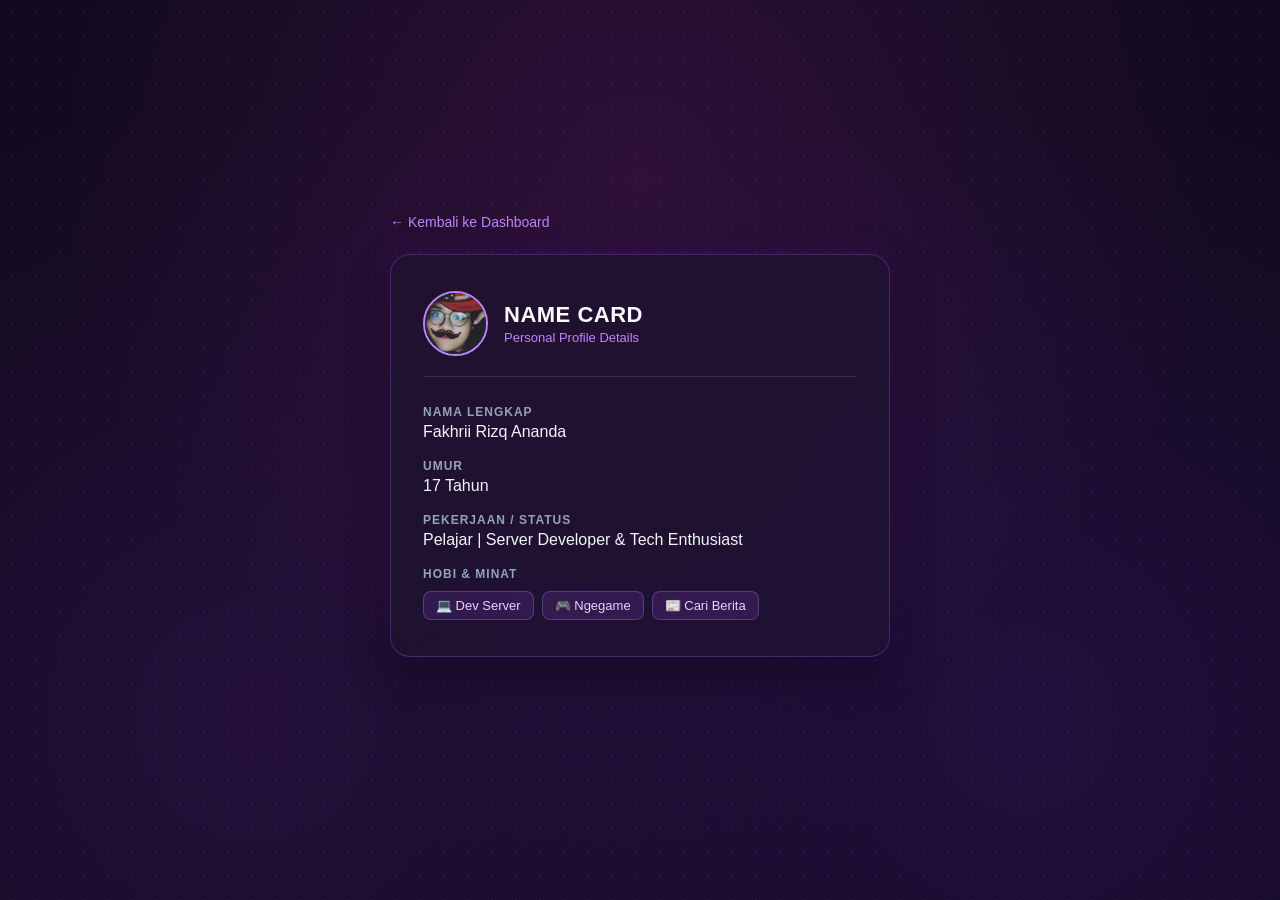
==== halaman3.html @ 93021c90 "Add files via upload" ====
<!DOCTYPE html>
<html lang="id">
<head>
    <meta charset="UTF-8">
    <meta name="viewport" content="width=device-width, initial-scale=1.0">
    <title>Personally Pari - Name Card</title>
    <style>
        * {
            margin: 0;
            padding: 0;
            box-sizing: border-box;
        }

        body {
            background-color: #120b1f;
            background-image: 
                radial-gradient(circle at 50% 20%, rgba(112, 26, 117, 0.3) 0%, transparent 60%),
                radial-gradient(circle at 80% 80%, rgba(76, 29, 149, 0.25) 0%, transparent 50%),
                radial-gradient(circle at 20% 80%, rgba(88, 28, 135, 0.25) 0%, transparent 50%);
            font-family: 'Segoe UI', Tahoma, Geneva, Verdana, sans-serif;
            color: #ffffff;
            min-height: 100vh;
            display: flex;
            flex-direction: column;
            align-items: center;
            justify-content: center;
            padding: 30px 20px;
            position: relative;
            overflow-x: hidden;
        }

        /* Background Motif Halus */
        body::before {
            content: "";
            position: absolute;
            top: 0;
            left: 0;
            width: 100%;
            height: 100%;
            background-image: radial-gradient(rgba(168, 85, 247, 0.1) 1px, transparent 1px);
            background-size: 24px 24px;
            pointer-events: none;
            z-index: 0;
        }

        .container {
            width: 100%;
            max-width: 500px;
            z-index: 2;
        }

        /* Tombol Kembali */
        .back-btn {
            display: inline-flex;
            align-items: center;
            gap: 8px;
            color: #c084fc;
            text-decoration: none;
            font-size: 14px;
            font-weight: 500;
            margin-bottom: 24px;
            transition: transform 0.2s ease, color 0.2s ease;
        }

        .back-btn:hover {
            color: #e9d5ff;
            transform: translateX(-4px);
        }

        /* DESAIN KARTU NAMA */
        .profile-card {
            background: rgba(30, 19, 48, 0.7);
            border: 1px solid rgba(168, 85, 247, 0.3);
            border-radius: 20px;
            padding: 36px 32px;
            backdrop-filter: blur(12px);
            box-shadow: 0 16px 40px rgba(0, 0, 0, 0.4), 0 0 30px rgba(147, 51, 234, 0.15);
            position: relative;
        }

        .card-header {
            display: flex;
            align-items: center;
            gap: 16px;
            margin-bottom: 28px;
            padding-bottom: 20px;
            border-bottom: 1px solid rgba(255, 255, 255, 0.1);
        }

        /* CONTAINER FOTO PROFIL */
        .avatar-box {
            width: 65px;
            height: 65px;
            border: 2px solid #c084fc;
            border-radius: 50%;
            overflow: hidden;
            display: flex;
            align-items: center;
            justify-content: center;
            background: #2e1065;
            flex-shrink: 0;
        }

        .avatar-box img {
            width: 100%;
            height: 100%;
            object-fit: cover;
        }

        .header-title h1 {
            font-size: 22px;
            font-weight: 700;
            color: #f8fafc;
            letter-spacing: 0.5px;
        }

        .header-title p {
            font-size: 13px;
            color: #c084fc;
            margin-top: 2px;
        }

        /* DETAIL BIODATA */
        .info-group {
            display: flex;
            flex-direction: column;
            gap: 18px;
        }

        .info-item {
            display: flex;
            flex-direction: column;
            gap: 4px;
        }

        .info-label {
            font-size: 12px;
            text-transform: uppercase;
            letter-spacing: 1px;
            color: #94a3b8;
            font-weight: 600;
        }

        .info-value {
            font-size: 16px;
            color: #f1f5f9;
            font-weight: 500;
        }

        .hobby-tags {
            display: flex;
            flex-wrap: wrap;
            gap: 8px;
            margin-top: 6px;
        }

        .tag {
            background: rgba(168, 85, 247, 0.15);
            border: 1px solid rgba(192, 132, 252, 0.3);
            color: #e9d5ff;
            padding: 6px 12px;
            border-radius: 8px;
            font-size: 13px;
            font-weight: 500;
        }

        footer {
            margin-top: 30px;
            text-align: center;
            font-size: 13px;
            color: #64748b;
            z-index: 2;
        }

        footer span {
            color: #cbd5e1;
            text-decoration: underline;
        }
    </style>
</head>
<body>

    <div class="container">
        <!-- Tombol Kembali -->
        <a href="halaman2.html" class="back-btn">&larr; Kembali ke Dashboard</a>

        <!-- Kartu Nama Profil -->
        <div class="profile-card">
            <div class="card-header">
                <div class="avatar-box">
                    <!-- Deteksi otomatis nama file profile.jpeg maupun profile.jpeg.jpeg -->
                    <img src="assets/profile.jpeg" alt="Foto Profil Pari" onerror="this.onerror=null; this.src='assets/profile.jpeg.jpeg';">
                </div>
                <div class="header-title">
                    <h1>NAME CARD</h1>
                    <p>Personal Profile Details</p>
                </div>
            </div>

            <div class="info-group">
                <!-- NAMA -->
                <div class="info-item">
                    <span class="info-label">Nama Lengkap</span>
                    <span class="info-value">Fakhrii Rizq Ananda</span>
                </div>

                <!-- UMUR -->
                <div class="info-item">
                    <span class="info-label">Umur</span>
                    <span class="info-value">17 Tahun</span>
                </div>

                <!-- PEKERJAAN -->
                <div class="info-item">
                    <span class="info-label">Pekerjaan / Status</span>
                    <span class="info-value">Pelajar | Server Developer & Tech Enthusiast</span>
                </div>

                <!-- HOBI -->
                <div class="info-item">
                    <span class="info-label">Hobi & Minat</span>
                    <div class="hobby-tags">
                        <span class="tag">💻 Dev Server</span>
                        <span class="tag">🎮 Ngegame</span>
                        <span class="tag">📰 Cari Berita</span>
                    </div>
                </div>
            </div>
        </div>
    </div>

    <footer>
    
    </footer>

</body>
</html>
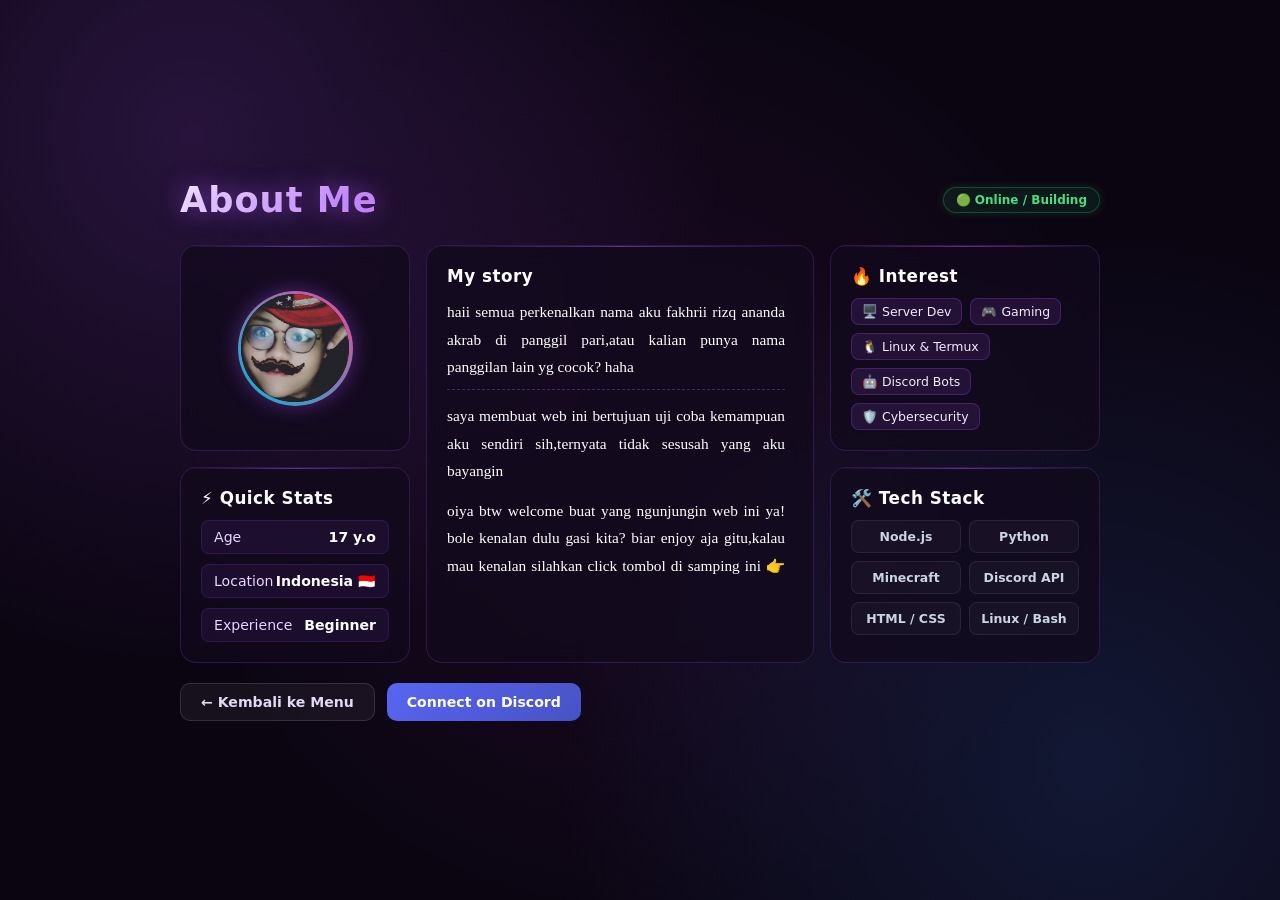
==== commit 35240c85: "Add files via upload" ====
--- a/halaman3.html
+++ b/halaman3.html
@@ -1,237 +1,626 @@
 <!DOCTYPE html>
 <html lang="id">
 <head>
-    <meta charset="UTF-8">
-    <meta name="viewport" content="width=device-width, initial-scale=1.0">
-    <title>Personally Pari - Name Card</title>
-    <style>
-        * {
-            margin: 0;
-            padding: 0;
-            box-sizing: border-box;
-        }
-
-        body {
-            background-color: #120b1f;
-            background-image: 
-                radial-gradient(circle at 50% 20%, rgba(112, 26, 117, 0.3) 0%, transparent 60%),
-                radial-gradient(circle at 80% 80%, rgba(76, 29, 149, 0.25) 0%, transparent 50%),
-                radial-gradient(circle at 20% 80%, rgba(88, 28, 135, 0.25) 0%, transparent 50%);
-            font-family: 'Segoe UI', Tahoma, Geneva, Verdana, sans-serif;
-            color: #ffffff;
-            min-height: 100vh;
-            display: flex;
-            flex-direction: column;
-            align-items: center;
-            justify-content: center;
-            padding: 30px 20px;
-            position: relative;
-            overflow-x: hidden;
-        }
-
-        /* Background Motif Halus */
-        body::before {
-            content: "";
-            position: absolute;
-            top: 0;
-            left: 0;
-            width: 100%;
-            height: 100%;
-            background-image: radial-gradient(rgba(168, 85, 247, 0.1) 1px, transparent 1px);
-            background-size: 24px 24px;
-            pointer-events: none;
-            z-index: 0;
-        }
-
-        .container {
-            width: 100%;
-            max-width: 500px;
-            z-index: 2;
-        }
-
-        /* Tombol Kembali */
-        .back-btn {
-            display: inline-flex;
-            align-items: center;
-            gap: 8px;
-            color: #c084fc;
-            text-decoration: none;
-            font-size: 14px;
-            font-weight: 500;
-            margin-bottom: 24px;
-            transition: transform 0.2s ease, color 0.2s ease;
-        }
-
-        .back-btn:hover {
-            color: #e9d5ff;
-            transform: translateX(-4px);
-        }
-
-        /* DESAIN KARTU NAMA */
-        .profile-card {
-            background: rgba(30, 19, 48, 0.7);
-            border: 1px solid rgba(168, 85, 247, 0.3);
-            border-radius: 20px;
-            padding: 36px 32px;
-            backdrop-filter: blur(12px);
-            box-shadow: 0 16px 40px rgba(0, 0, 0, 0.4), 0 0 30px rgba(147, 51, 234, 0.15);
-            position: relative;
-        }
-
-        .card-header {
-            display: flex;
-            align-items: center;
-            gap: 16px;
-            margin-bottom: 28px;
-            padding-bottom: 20px;
-            border-bottom: 1px solid rgba(255, 255, 255, 0.1);
-        }
-
-        /* CONTAINER FOTO PROFIL */
-        .avatar-box {
-            width: 65px;
-            height: 65px;
-            border: 2px solid #c084fc;
-            border-radius: 50%;
-            overflow: hidden;
-            display: flex;
-            align-items: center;
-            justify-content: center;
-            background: #2e1065;
-            flex-shrink: 0;
-        }
-
-        .avatar-box img {
-            width: 100%;
-            height: 100%;
-            object-fit: cover;
-        }
-
-        .header-title h1 {
-            font-size: 22px;
-            font-weight: 700;
-            color: #f8fafc;
-            letter-spacing: 0.5px;
-        }
-
-        .header-title p {
-            font-size: 13px;
-            color: #c084fc;
-            margin-top: 2px;
-        }
-
-        /* DETAIL BIODATA */
-        .info-group {
-            display: flex;
-            flex-direction: column;
-            gap: 18px;
-        }
-
-        .info-item {
-            display: flex;
-            flex-direction: column;
-            gap: 4px;
-        }
-
-        .info-label {
-            font-size: 12px;
-            text-transform: uppercase;
-            letter-spacing: 1px;
-            color: #94a3b8;
-            font-weight: 600;
-        }
-
-        .info-value {
-            font-size: 16px;
-            color: #f1f5f9;
-            font-weight: 500;
-        }
-
-        .hobby-tags {
-            display: flex;
-            flex-wrap: wrap;
-            gap: 8px;
-            margin-top: 6px;
-        }
-
-        .tag {
-            background: rgba(168, 85, 247, 0.15);
-            border: 1px solid rgba(192, 132, 252, 0.3);
-            color: #e9d5ff;
-            padding: 6px 12px;
-            border-radius: 8px;
-            font-size: 13px;
-            font-weight: 500;
-        }
-
-        footer {
-            margin-top: 30px;
-            text-align: center;
-            font-size: 13px;
-            color: #64748b;
-            z-index: 2;
-        }
-
-        footer span {
-            color: #cbd5e1;
-            text-decoration: underline;
-        }
-    </style>
+  <meta charset="UTF-8">
+  <meta name="viewport" content="width=device-width, initial-scale=1.0">
+  <title>About Me — Pari</title>
+  
+  <style>
+    /* --- CYBERPUNK BENTO + FORMAL SPEECH THEME --- */
+    * {
+      margin: 0;
+      padding: 0;
+      box-sizing: border-box;
+    }
+
+    body {
+      background-color: #0b0512 !important;
+      /* Dynamic Cyber Glow Background */
+      background-image: 
+        radial-gradient(circle at 15% 15%, rgba(168, 85, 247, 0.18) 0%, transparent 40%),
+        radial-gradient(circle at 85% 85%, rgba(59, 130, 246, 0.15) 0%, transparent 40%),
+        radial-gradient(circle at 50% 50%, rgba(217, 70, 239, 0.08) 0%, transparent 60%);
+      background-attachment: fixed;
+      color: #e2d9f3;
+      font-family: 'Segoe UI', system-ui, -apple-system, sans-serif;
+      min-height: 100vh;
+      display: flex;
+      justify-content: center;
+      align-items: center;
+      padding: 30px 15px;
+    }
+
+    .wrapper {
+      max-width: 920px;
+      width: 100%;
+    }
+
+    .header {
+      margin-bottom: 25px;
+      display: flex;
+      align-items: center;
+      justify-content: space-between;
+    }
+
+    .title-glow {
+      font-size: 2.2rem;
+      font-weight: 800;
+      letter-spacing: 1px;
+      background: linear-gradient(135deg, #ffffff 0%, #d8b4fe 50%, #c084fc 100%);
+      -webkit-background-clip: text;
+      -webkit-text-fill-color: transparent;
+      text-shadow: 0 0 25px rgba(168, 85, 247, 0.6);
+    }
+
+    .status-tag {
+      font-size: 0.75rem;
+      font-weight: 600;
+      padding: 5px 12px;
+      border-radius: 20px;
+      background: rgba(34, 197, 94, 0.1);
+      color: #4ade80;
+      border: 1px solid rgba(34, 197, 94, 0.3);
+      box-shadow: 0 0 10px rgba(34, 197, 94, 0.2);
+    }
+
+    /* BENTO GRID LAYOUT */
+    .bento-container {
+      display: grid;
+      grid-template-columns: 230px 1fr 270px;
+      gap: 16px;
+    }
+
+    .card {
+      background: rgba(18, 10, 28, 0.75);
+      backdrop-filter: blur(12px);
+      -webkit-backdrop-filter: blur(12px);
+      border: 1px solid rgba(168, 85, 247, 0.2);
+      border-radius: 16px;
+      padding: 20px;
+      position: relative;
+      overflow: hidden;
+      transition: all 0.3s cubic-bezier(0.4, 0, 0.2, 1);
+    }
+
+    .card::before {
+      content: '';
+      position: absolute;
+      top: 0;
+      left: 0;
+      right: 0;
+      height: 1px;
+      background: linear-gradient(90deg, transparent, rgba(168, 85, 247, 0.5), transparent);
+    }
+
+    .card:hover {
+      transform: translateY(-4px);
+      border-color: rgba(168, 85, 247, 0.5);
+      box-shadow: 0 10px 30px -10px rgba(168, 85, 247, 0.3);
+    }
+
+    .card h2, .card h3 {
+      color: #ffffff;
+      font-size: 1.05rem;
+      font-weight: 700;
+      margin-bottom: 12px;
+      letter-spacing: 0.5px;
+      display: flex;
+      align-items: center;
+      gap: 8px;
+    }
+
+    .card-profile {
+      grid-column: 1;
+      grid-row: 1;
+      display: flex;
+      justify-content: center;
+      align-items: center;
+      padding: 28px 10px;
+    }
+
+    .card-stats {
+      grid-column: 1;
+      grid-row: 2;
+    }
+
+    .card-story {
+      grid-column: 2;
+      grid-row: 1 / span 2;
+    }
+
+    .card-interest {
+      grid-column: 3;
+      grid-row: 1;
+    }
+
+    .card-stack {
+      grid-column: 3;
+      grid-row: 2;
+    }
+
+    /* ROTATING LED AVATAR WITH GAMING NEON */
+    .avatar-led {
+      position: relative;
+      width: 115px;
+      height: 115px;
+      border-radius: 50%;
+      padding: 3.5px;
+      background: linear-gradient(45deg, #a855f7, #06b6d4, #ec4899, #a855f7);
+      background-size: 300% 300%;
+      animation: spin-glow 4s ease infinite;
+      box-shadow: 0 0 20px rgba(168, 85, 247, 0.4);
+    }
+
+    .avatar-img {
+      width: 100%;
+      height: 100%;
+      border-radius: 50%;
+      object-fit: cover;
+      background-color: #0b0512;
+      display: block;
+    }
+
+    @keyframes spin-glow {
+      0% { background-position: 0% 50%; }
+      50% { background-position: 100% 50%; }
+      100% { background-position: 0% 50%; }
+    }
+
+    /* QUICK STATS GAMING LIST */
+    .stats-list {
+      list-style: none;
+      display: flex;
+      flex-direction: column;
+      gap: 10px;
+    }
+
+    .stats-list li {
+      font-size: 0.88rem;
+      background: rgba(168, 85, 247, 0.08);
+      border: 1px solid rgba(168, 85, 247, 0.15);
+      padding: 8px 12px;
+      border-radius: 8px;
+      display: flex;
+      align-items: center;
+      justify-content: space-between;
+      color: #e9d5ff;
+    }
+
+    .stats-list li span {
+      font-weight: 600;
+      color: #ffffff;
+    }
+
+    /* --- STYLE KHUSUS TEKS PIDATO FORMAL DENGAN SCROLLBAR --- */
+    .speech-box {
+      font-family: 'Georgia', 'Times New Roman', Times, serif;
+      font-size: 0.96rem;
+      line-height: 1.8;
+      color: #ffffff;
+      text-align: justify;
+
+      max-height: 280px;
+      overflow-y: auto;
+      padding-right: 8px;
+    }
+
+    .speech-box::-webkit-scrollbar {
+      width: 6px;
+    }
+    .speech-box::-webkit-scrollbar-track {
+      background: rgba(18, 10, 28, 0.5);
+      border-radius: 4px;
+    }
+    .speech-box::-webkit-scrollbar-thumb {
+      background: rgba(168, 85, 247, 0.4);
+      border-radius: 4px;
+    }
+    .speech-box::-webkit-scrollbar-thumb:hover {
+      background: rgba(168, 85, 247, 0.8);
+    }
+
+    .speech-salam {
+      color: #ffffff;
+      border-bottom: 1px dashed rgba(168, 85, 247, 0.35);
+      padding-bottom: 8px;
+      margin-bottom: 12px;
+    }
+
+    .speech-body {
+      color: #ffffff;
+      margin-bottom: 12px;
+    }
+
+    /* TOMBOL INLINE */
+    .btn-kenalan-inline {
+      display: inline-flex;
+      align-items: center;
+      margin-left: 6px;
+      padding: 3px 10px;
+      background: linear-gradient(135deg, #a855f7 0%, #7c3aed 100%);
+      color: #ffffff;
+      font-family: 'Segoe UI', system-ui, sans-serif;
+      font-size: 0.8rem;
+      font-weight: 600;
+      border: none;
+      border-radius: 6px;
+      cursor: pointer;
+      vertical-align: middle;
+      box-shadow: 0 0 10px rgba(168, 85, 247, 0.4);
+      transition: all 0.2s ease;
+    }
+    .btn-kenalan-inline:hover { transform: scale(1.05); }
+
+    .btn-mantan-inline {
+      display: inline-flex;
+      align-items: center;
+      margin-left: 6px;
+      padding: 3px 10px;
+      background: linear-gradient(135deg, #ec4899 0%, #a855f7 100%);
+      color: #ffffff;
+      font-family: 'Segoe UI', system-ui, sans-serif;
+      font-size: 0.8rem;
+      font-weight: 600;
+      border: none;
+      border-radius: 6px;
+      cursor: pointer;
+      vertical-align: middle;
+      box-shadow: 0 0 10px rgba(236, 72, 153, 0.4);
+      transition: all 0.2s ease;
+    }
+    .btn-mantan-inline:hover { transform: scale(1.05); }
+
+    /* NEON BADGES & TECH STACK */
+    .badge-group { display: flex; flex-wrap: wrap; gap: 8px; }
+    .badge {
+      font-size: 0.78rem; font-weight: 500;
+      background: rgba(168, 85, 247, 0.12);
+      border: 1px solid rgba(168, 85, 247, 0.25);
+      padding: 5px 10px; border-radius: 8px; color: #f3e8ff;
+    }
+    .stack-grid { display: grid; grid-template-columns: repeat(2, 1fr); gap: 8px; }
+    .stack-item {
+      background: rgba(255, 255, 255, 0.03);
+      border: 1px solid rgba(255, 255, 255, 0.08);
+      padding: 8px 10px; border-radius: 8px; text-align: center;
+      font-size: 0.78rem; font-weight: 600; color: #cbd5e1;
+    }
+
+    .cta-wrapper { margin-top: 20px; display: flex; gap: 12px; }
+    .btn-back, .btn-discord {
+      padding: 10px 20px; border-radius: 10px; text-decoration: none;
+      font-size: 0.88rem; font-weight: 600; display: inline-flex; align-items: center; gap: 8px;
+    }
+    .btn-back { background: rgba(255, 255, 255, 0.05); color: #e2d9f3; border: 1px solid rgba(255, 255, 255, 0.12); }
+    .btn-discord { background: linear-gradient(135deg, #5865f2 0%, #4752c4 100%); color: #ffffff; }
+
+    /* MODAL UMUM */
+    .modal-overlay {
+      position: fixed; top: 0; left: 0; width: 100%; height: 100%;
+      background: rgba(11, 5, 18, 0.85); backdrop-filter: blur(8px);
+      display: none; justify-content: center; align-items: center; z-index: 999;
+    }
+    .modal-content {
+      background: #190e26; border: 1px solid rgba(168, 85, 247, 0.4);
+      border-radius: 16px; padding: 25px; max-width: 420px; width: 90%;
+    }
+    .modal-header { font-size: 1.1rem; font-weight: 700; color: #fff; margin-bottom: 15px; display: flex; justify-content: space-between; align-items: center; }
+    .close-btn { background: none; border: none; color: #a855f7; font-size: 1.4rem; cursor: pointer; }
+
+    /* --- EFEK KHUSUS MODAL ROMANCE (FOTO BERGELANTUNG, BURUNG, & LOVE) --- */
+    .modal-content-romance {
+      background: #180922;
+      border: 2px solid rgba(236, 72, 153, 0.5);
+      border-radius: 20px;
+      padding: 30px 20px 20px 20px;
+      max-width: 450px;
+      width: 90%;
+      text-align: center;
+      box-shadow: 0 0 40px rgba(236, 72, 153, 0.4);
+      position: relative;
+      overflow: hidden;
+    }
+
+    /* Tali Gantung di Atas Kotak */
+    .hanging-rope-container {
+      position: absolute;
+      top: 0;
+      left: 0;
+      width: 100%;
+      height: 80px;
+      display: flex;
+      justify-content: space-around;
+      pointer-events: none;
+    }
+    .rope {
+      width: 2px;
+      height: 45px;
+      background: rgba(255, 255, 255, 0.4);
+      position: relative;
+    }
+
+    /* Foto Bergelantung */
+    .hanging-photos-wrapper {
+      display: flex;
+      justify-content: center;
+      gap: 15px;
+      margin-top: 35px;
+      margin-bottom: 20px;
+      position: relative;
+      z-index: 2;
+    }
+    .hanging-photo-card {
+      width: 90px;
+      height: 110px;
+      background: #fff;
+      padding: 6px 6px 20px 6px;
+      border-radius: 4px;
+      box-shadow: 0 8px 20px rgba(0,0,0,0.5);
+      transform-origin: top center;
+      animation: swing 3s ease-in-out infinite alternate;
+    }
+    .hanging-photo-card:nth-child(2) { animation-delay: 1s; }
+    .hanging-photo-card:nth-child(3) { animation-delay: 0.5s; }
+
+    @keyframes swing {
+      0% { transform: rotate(3deg); }
+      100% { transform: rotate(-3deg); }
+    }
+
+    .hanging-photo-card img {
+      width: 100%;
+      height: 100%;
+      object-fit: cover;
+    }
+
+    /* Efek Burung Terbang ke Kiri */
+    .flying-bird {
+      position: absolute;
+      top: 30px;
+      right: -50px;
+      font-size: 1.5rem;
+      animation: flyLeft 6s linear infinite;
+      z-index: 5;
+      opacity: 0.7;
+    }
+    @keyframes flyLeft {
+      0% { transform: translateX(0) translateY(0); right: -50px; }
+      50% { transform: translateX(-250px) translateY(-10px); }
+      100% { transform: translateX(-500px) translateY(0); right: 100%; }
+    }
+
+    /* Efek Love Terbang dari Bawah ke Atas */
+    .floating-love {
+      position: absolute;
+      bottom: -20px;
+      color: #ec4899;
+      font-size: 1.2rem;
+      animation: floatUp 4s ease-in infinite;
+      z-index: 1;
+      opacity: 0.8;
+    }
+    @keyframes floatUp {
+      0% { transform: translateY(0) scale(0.6); opacity: 0; }
+      50% { opacity: 1; }
+      100% { transform: translateY(-350px) scale(1.3); opacity: 0; }
+    }
+
+    .form-group { margin-bottom: 12px; }
+    .form-group label { display: block; font-size: 0.82rem; color: #d8b4fe; margin-bottom: 5px; }
+    .form-group input, .form-group textarea, .form-group select {
+      width: 100%; padding: 10px; background: rgba(255, 255, 255, 0.05);
+      border: 1px solid rgba(168, 85, 247, 0.3); border-radius: 8px; color: #fff; font-size: 0.9rem; outline: none;
+    }
+    .btn-submit {
+      width: 100%; padding: 10px; background: linear-gradient(135deg, #a855f7 0%, #3b82f6 100%);
+      color: #fff; font-weight: 700; border: none; border-radius: 8px; cursor: pointer; margin-top: 10px;
+    }
+
+    @media (max-width: 768px) {
+      .bento-container { grid-template-columns: 1fr; }
+      .card-story, .card-interest, .card-stack { grid-column: 1; grid-row: auto; }
+    }
+  </style>
 </head>
 <body>
 
-    <div class="container">
-        <!-- Tombol Kembali -->
-        <a href="halaman2.html" class="back-btn">&larr; Kembali ke Dashboard</a>
-
-        <!-- Kartu Nama Profil -->
-        <div class="profile-card">
-            <div class="card-header">
-                <div class="avatar-box">
-                    <!-- Deteksi otomatis nama file profile.jpeg maupun profile.jpeg.jpeg -->
-                    <img src="assets/profile.jpeg" alt="Foto Profil Pari" onerror="this.onerror=null; this.src='assets/profile.jpeg.jpeg';">
-                </div>
-                <div class="header-title">
-                    <h1>NAME CARD</h1>
-                    <p>Personal Profile Details</p>
-                </div>
-            </div>
-
-            <div class="info-group">
-                <!-- NAMA -->
-                <div class="info-item">
-                    <span class="info-label">Nama Lengkap</span>
-                    <span class="info-value">Fakhrii Rizq Ananda</span>
-                </div>
-
-                <!-- UMUR -->
-                <div class="info-item">
-                    <span class="info-label">Umur</span>
-                    <span class="info-value">17 Tahun</span>
-                </div>
-
-                <!-- PEKERJAAN -->
-                <div class="info-item">
-                    <span class="info-label">Pekerjaan / Status</span>
-                    <span class="info-value">Pelajar | Server Developer & Tech Enthusiast</span>
-                </div>
-
-                <!-- HOBI -->
-                <div class="info-item">
-                    <span class="info-label">Hobi & Minat</span>
-                    <div class="hobby-tags">
-                        <span class="tag">💻 Dev Server</span>
-                        <span class="tag">🎮 Ngegame</span>
-                        <span class="tag">📰 Cari Berita</span>
-                    </div>
-                </div>
-            </div>
+  <main class="wrapper">
+    
+    <header class="header">
+      <h1 class="title-glow">About Me</h1>
+      <span class="status-tag">🟢 Online / Building</span>
+    </header>
+
+    <div class="bento-container">
+
+      <!-- 1. Profile Avatar -->
+      <div class="card card-profile">
+        <div class="avatar-led">
+          <img src="assets/profile.jpeg.jpeg" alt="Pari Avatar" class="avatar-img">
         </div>
+      </div>
+
+      <!-- 2. Quick Stats -->
+      <div class="card card-stats">
+        <h3>⚡ Quick Stats</h3>
+        <ul class="stats-list">
+          <li>Age <span>17 y.o</span></li>
+          <li>Location <span>Indonesia 🇮🇩</span></li>
+          <li>Experience <span>Beginner</span></li>
+        </ul>
+      </div>
+
+      <!-- 3. My Story -->
+      <div class="card card-story">
+        <h2>My story</h2>
+        <div class="speech-box">
+          <p class="speech-salam">
+            haii semua perkenalkan nama aku fakhrii rizq ananda akrab di panggil pari,atau kalian punya nama panggilan lain yg cocok? haha
+          </p>
+          <p class="speech-body">
+            saya membuat web ini bertujuan uji coba kemampuan aku sendiri sih,ternyata tidak sesusah yang aku bayangin
+          </p>
+          <p class="speech-body">
+            oiya btw welcome buat yang ngunjungin web ini ya! bole kenalan dulu gasi kita? biar enjoy aja gitu,kalau mau kenalan silahkan click tombol di samping ini 👉
+            <button class="btn-kenalan-inline" onclick="openForm()">✨ Boleh, Kenalan Yuk!</button>
+          </p>
+          <p class="speech-body">
+            oiya ngomong2 selain hobi aku coding kya membuat projects seperti saat ini,aku jg suka ngegame loh,yakali aku coding terus bisa gila dong haha..
+          </p>
+          <p class="speech-body">"main game apa aja pari?"</p>
+          <p class="speech-body">
+            banyak sih,tapi untuk sekarang aku lg excited sma game dark souls 3 sumpah ini game sbnrnya nyebelin tapi candu guys ga boong aku,selain dark souls 3 sih ada roblox,tapi aku roblox jarang,aku hnya mau main roblox ketika di ajak mantan ku aja sih,ANJAY MANTAN LOL,tpi serius guys aku punya mantan,GATAU KENAPA SUSAH BGT DI LUPAIN,mau ku jelasin ga ciri ciri dia? dan kenapa aku susah bgt buat lepasin/lupain?
+          </p>
+          <p class="speech-body">
+            ya pikir aja gasi guys,kalau kalian punya cwe cakep bgt kaya gini 
+            <button class="btn-mantan-inline" onclick="openRomanceModal()">✨ photo card </button>
+          </p>
+          <p class="speech-body">
+            CAKEP KAN GUYSjadi ya pikir aja cara mup on nya wkwk,dia jg slah stu tempat sgla cerita aku guys,karna ya seblm nya aku cmn bisa curhat di catatan aja si,tapi setelah ada dia lebih oke aja
+          </p>
+        </div>
+      </div>
+
+      <!-- 4. Interest -->
+      <div class="card card-interest">
+        <h3>🔥 Interest</h3>
+        <div class="badge-group">
+          <span class="badge">🖥️ Server Dev</span>
+          <span class="badge">🎮 Gaming</span>
+          <span class="badge">🐧 Linux & Termux</span>
+          <span class="badge">🤖 Discord Bots</span>
+          <span class="badge">🛡️ Cybersecurity</span>
+        </div>
+      </div>
+
+      <!-- 5. Tech Stack -->
+      <div class="card card-stack">
+        <h3>🛠️ Tech Stack</h3>
+        <div class="stack-grid">
+          <div class="stack-item">Node.js</div>
+          <div class="stack-item">Python</div>
+          <div class="stack-item">Minecraft</div>
+          <div class="stack-item">Discord API</div>
+          <div class="stack-item">HTML / CSS</div>
+          <div class="stack-item">Linux / Bash</div>
+        </div>
+      </div>
+
     </div>
 
-    <footer>
-    
-    </footer>
+    <div class="cta-wrapper">
+      <a href="halaman2.html" class="btn-back">← Kembali ke Menu</a>
+      <a href="https://discord.com" target="_blank" class="btn-discord">Connect on Discord</a>
+    </div>
+
+  </main>
+
+  <!-- POPUP FORM KENALAN -->
+  <div class="modal-overlay" id="formModal">
+    <div class="modal-content">
+      <div class="modal-header">
+        <span>🤝 Form Kenalan Sama Pari</span>
+        <button class="close-btn" onclick="closeForm()">✕</button>
+      </div>
+      <form action="https://formspree.io/f/mgaodjbr" method="POST">
+        <div class="form-group">
+          <label>Nama Kamu / Nama Panggilan:</label>
+          <input type="text" name="nama" placeholder="Contoh: Alex" required>
+        </div>
+        <div class="form-group">
+          <label>Siapanya Pari nih?</label>
+          <select name="hubungan" style="background:#13091b; color:#fff;">
+            <option value="Temen Sekolah">Temen Sekolah</option>
+            <option value="Temen Discord/Gaming">Temen Discord / sosmed</option>
+            <option value="Tamu Web">Tamu Nyasar yang Keren</option>
+            <option value="Lainnya">Lainnya</option>
+          </select>
+        </div>
+        <div class="form-group">
+          <label>Pesan / Salam buat Pari:</label>
+          <textarea name="pesan" rows="3" placeholder="Tulis sesuatu di sini..." required></textarea>
+        </div>
+        <button type="submit" class="btn-submit">🚀 Kirim ke Pari</button>
+      </form>
+    </div>
+  </div>
+
+  <!-- POPUP MODAL ROMANCE (FOTO BERGELANTUNG, BURUNG, LOVE, & LAGU) -->
+  <div class="modal-overlay" id="romanceModal">
+    <div class="modal-content-romance" id="romanceBox">
+      
+      <!-- Efek Burung Terbang ke Kiri -->
+      <div class="flying-bird">🕊️</div>
+
+      <!-- Tali & Foto Bergelantung di Atas -->
+      <div class="hanging-rope-container">
+        <div class="rope"></div>
+        <div class="rope"></div>
+        <div class="rope"></div>
+      </div>
+
+      <div class="modal-header-romance" style="display:flex; justify-content:space-between; align-items:center; position:relative; z-index:5;">
+        <span style="color:#f472b6; font-weight:700;">💖 Memory Gallery</span>
+        <button class="close-btn" onclick="closeRomanceModal()">✕</button>
+      </div>
+
+      <!-- Frame Foto Bergelantung -->
+      <div class="hanging-photos-wrapper">
+        <div class="hanging-photo-card"><img src="assets/mantan1.jpg" alt="Mantan 1"></div>
+        <div class="hanging-photo-card"><img src="assets/mantan2.jpg" alt="Mantan 2"></div>
+        <div class="hanging-photo-card"><img src="assets/mantan3.jpg" alt="Mantan 3"></div>
+      </div>
+
+      <p class="romance-caption" style="position:relative; z-index:5; margin-top: 15px;">"MBG PARI NIE BOZZZ" 💭</p>
+    </div>
+  </div>
+
+  <!-- AUDIO LAGU ROMANCE -->
+  <audio id="bgSong" src="assets/lagu.mp3" preload="auto"></audio>
+
+  <script>
+    function openForm() { document.getElementById('formModal').style.display = 'flex'; }
+    function closeForm() { document.getElementById('formModal').style.display = 'none'; }
+
+    let loveInterval = null;
+
+    function openRomanceModal() {
+      document.getElementById('romanceModal').style.display = 'flex';
+
+      // Putar Lagu Sempurna
+      const song = document.getElementById('bgSong');
+      song.currentTime = 0;
+      song.play().catch(err => console.log("Audio diblokir browser:", err));
+
+      // Munculkan Efek Love Terbang Terus Menerus
+      const romanceBox = document.getElementById('romanceBox');
+      loveInterval = setInterval(() => {
+        const love = document.createElement('div');
+        love.classList.add('floating-love');
+        love.innerHTML = '❤️';
+        love.style.left = Math.random() * 85 + '%';
+        love.style.animationDuration = (Math.random() * 2 + 3) + 's';
+        romanceBox.appendChild(love);
+
+        // Hapus elemen love setelah animasinya selesai agar memori aman
+        setTimeout(() => { love.remove(); }, 4000);
+      }, 400);
+    }
+
+    function closeRomanceModal() {
+      document.getElementById('romanceModal').style.display = 'none';
+
+      // Matikan Lagu
+      const song = document.getElementById('bgSong');
+      song.pause();
+      song.currentTime = 0;
+
+      // Hentikan Love Terbang
+      if (loveInterval) {
+        clearInterval(loveInterval);
+      }
+    }
+  </script>
 
 </body>
 </html>
